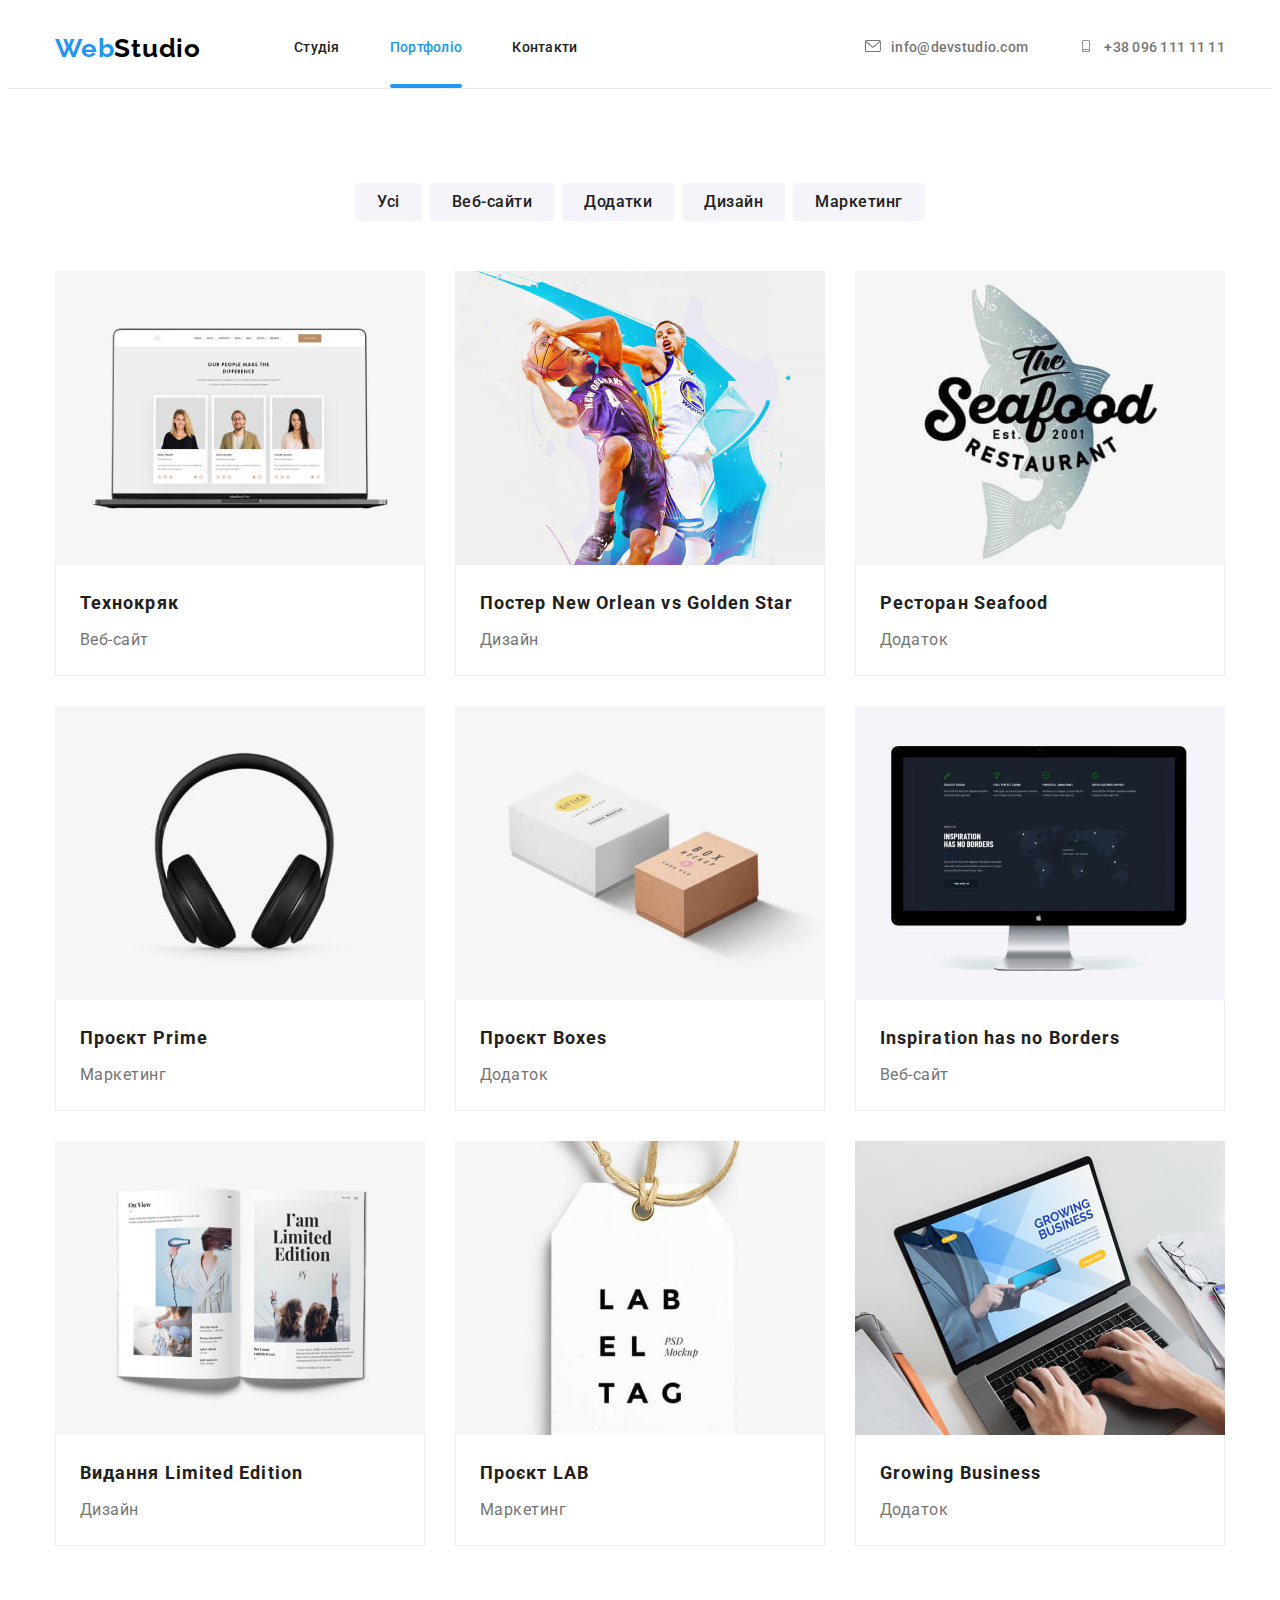
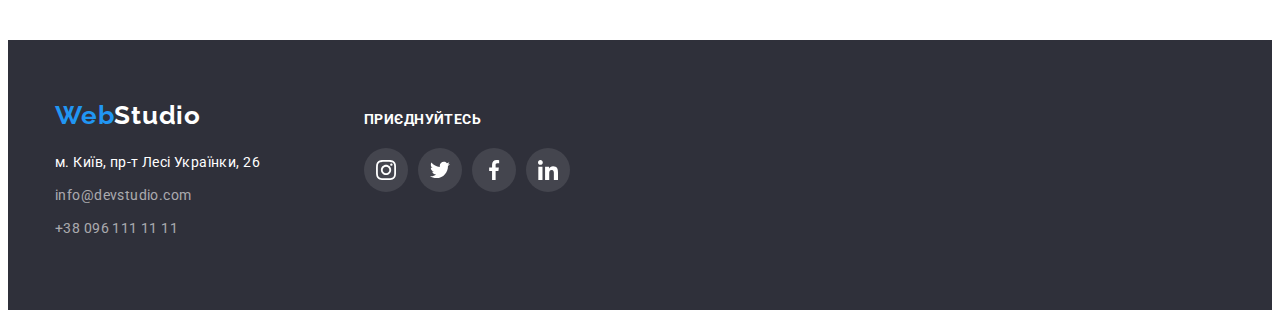
==== portfolio.html @ 20b60025 "5=>6" ====
<!DOCTYPE html>
<html lang="uk">

<head>
    <meta charset="UTF-8">
    <meta http-equiv="X-UA-Compatible" content="IE=edge">
    <meta name="viewport" content="width=device-width, initial-scale=1.0">
    <title>Potrfolio</title>
    <link rel="preconnect" href="https://fonts.googleapis.com">
    <link rel="preconnect" href="https://fonts.gstatic.com" crossorigin>
    <link
        href="https://fonts.googleapis.com/css2?family=Raleway:wght@700&family=Roboto:wght@400;500;700;900&display=swap"
        rel="stylesheet">
    <link rel="stylesheet" href="https://cdnjs.cloudflare.com/ajax/libs/modern-normalize/1.1.0/modern-normalize.min.css"
        integrity="sha512-wpPYUAdjBVSE4KJnH1VR1HeZfpl1ub8YT/NKx4PuQ5NmX2tKuGu6U/JRp5y+Y8XG2tV+wKQpNHVUX03MfMFn9Q=="
        crossorigin="anonymous" referrerpolicy="no-referrer" />
    <link rel="stylesheet" href="css/styles.css">
</head>

<body>
    <header class="header">
        <div class="head container">
            <nav class="navigation">
                <a href="./index.html" class="logo"><span class="logo-web">Web</span><span
                        class="logo-studio">Studio</span></a>
                <ul class="site-nav">
                    <li><a href="./index.html" class="link">Студія</a></li>
                    <li><a href="./portfolio.html" class="link active">Портфоліо</a></li>
                    <li><a href="/contacts" class="link">Контакти</a></li>
                </ul>
            </nav>
            <ul class="contacts">
                <li class="contacts-list"><a href="mailto:info@devstudio.com" class="head-contacts"><svg
                            class="head-icon" width="16" height="12">
                            <use href="./images/icons.svg#icon-mail"></use>
                        </svg>info@devstudio.com</a>
                </li>
                <li class="contacts-list"><a href="tel:+380961111111" class="head-contacts"><svg class="head-icon"
                            width="16" height="12">
                            <use href="./images/icons.svg#icon-smartphone"></use>
                        </svg>+38 096 111 11 11</a>
                </li>
            </ul>
        </div>
    </header>

    <main>
        <!--Filters-->
        <section class="section">
            <div class="container">
                <h1 class="visually-hidden">Наші роботи</h1>
                <ul class="buttons-list">
                    <li class="buttons-item"><button class="buttons" type="button">Усі</button></li>
                    <li class="buttons-item"><button class="buttons" type="button">Веб-сайти</button></li>
                    <li class="buttons-item"><button class="buttons" type="button">Додатки</button></li>
                    <li class="buttons-item"><button class="buttons" type="button">Дизайн</button></li>
                    <li class="buttons-item"><button class="buttons" type="button">Маркетинг</button></li>
                </ul>

                <ul class="exp-list">
                    <li class="exp-item">
                        <div class="exp-card"><img class="exp-logo" src="images/technokryack.jpg"
                                alt="Веб-сайт: Технокряк" width="370" />
                            <div class="overlay">
                                <p class="overlay-txt">Lorem ipsum dolor sit amet consectetur adipisicing elit. Quasi
                                    quam
                                    aperiam animi quas cupiditate mollitia cum voluptas beatae sunt incidunt!
                                </p>
                            </div>
                        </div>
                        <div class="card-txt">
                            <h2 class="exp-name">Технокряк</h2>
                            <p class="exp-type">Веб-сайт</p>
                        </div>
                    </li>
                    <li class="exp-item">
                        <div class="exp-card"><img class="exp-logo" src="images/poster.jpg"
                                alt="Дизайн: Постер New Orlean vs Golden Star" width="370" />
                            <div class="overlay">
                                <p class="overlay-txt">Lorem, ipsum dolor sit amet consectetur adipisicing elit. Eos
                                    dolores
                                    laudantium corporis debitis ut quas quaerat libero dolor nulla hic.
                                </p>
                            </div>
                        </div>
                        <div class="card-txt">
                            <h2 class="exp-name">Постер New Orlean vs Golden Star</h2>
                            <p class="exp-type">Дизайн</p>
                        </div>
                    </li>
                    <li class="exp-item">
                        <div class="exp-card"><img class="exp-logo" src="images/seafood.jpg"
                                alt="Додаток: Ресторан Seafood" width="370" />
                            <div class="overlay">
                                <p class="overlay-txt">Lorem ipsum dolor sit, amet consectetur adipisicing elit. Quam
                                    sunt
                                    cupiditate fugit harum repellat ut aliquam impedit minus sint aliquid.
                                </p>
                            </div>
                        </div>
                        <div class="card-txt">
                            <h2 class="exp-name">Ресторан Seafood</h2>
                            <p class="exp-type">Додаток</p>
                        </div>
                    </li>
                    <li class="exp-item">
                        <div class="exp-card"><img class="exp-logo" src="images/prime.jpg" alt="Маркетинг: Проєкт Prime"
                                width="370" />
                            <div class="overlay">
                                <p class="overlay-txt">Lorem ipsum dolor sit amet, consectetur adipisicing elit.
                                    Delectus
                                    incidunt debitis voluptas necessitatibus modi ullam deleniti assumenda non
                                    laboriosam
                                    doloremque?
                                </p>
                            </div>
                        </div>
                        <div class="card-txt">
                            <h2 class="exp-name">Проєкт Prime</h2>
                            <p class="exp-type">Маркетинг</p>
                        </div>
                    </li>
                    <li class="exp-item">
                        <div class="exp-card">
                            <img class="exp-logo" src="images/boxes.jpg" alt="Додаток: Проєкт Boxes" width="370" />
                            <div class="overlay">
                                <p class="overlay-txt">Lorem ipsum dolor sit, amet consectetur adipisicing elit. Quod
                                    quis,
                                    nesciunt fugiat tenetur ullam corporis ad unde repudiandae amet veniam!
                                </p>
                            </div>
                        </div>
                        <div class="card-txt">
                            <h2 class="exp-name">Проєкт Boxes</h2>
                            <p class="exp-type">Додаток</p>
                        </div>
                    </li>
                    <li class="exp-item">
                        <div class="exp-card"><img class="exp-logo" src="images/inspiration.jpg"
                                alt="Веб-сайт: Inspiration has no Borders" width="370" />
                            <div class="overlay">
                                <p class="overlay-txt">Lorem ipsum, dolor sit amet consectetur adipisicing elit. Magni
                                    ipsam
                                    et tempora officia aliquam voluptate sint, illo accusantium nostrum doloremque?
                                </p>
                            </div>
                        </div>
                        <div class="card-txt">
                            <h2 class="exp-name">Inspiration has no Borders</h2>
                            <p class="exp-type">Веб-сайт</p>
                        </div>
                    </li>
                    <li class="exp-item">
                        <div class="exp-card"><img class="exp-logo" src="images/le.jpg"
                                alt="Дизайн: Видання Limited Edition" width="370" />
                            <div class="overlay">
                                <p class="overlay-txt">Lorem ipsum, dolor sit amet consectetur adipisicing elit. Sequi a
                                    earum aspernatur molestias illum quos id, adipisci asperiores quis ab.
                                </p>
                            </div>
                        </div>
                        <div class="card-txt">
                            <h2 class="exp-name">Видання Limited Edition</h2>
                            <p class="exp-type">Дизайн</p>
                        </div>
                    </li>
                    <li class="exp-item">
                        <div class="exp-card"><img class="exp-logo" src="images/lab.jpg" alt="Маркетинг: Проєкт LAB"
                                width="370" />
                            <div class="overlay">
                                <p class="overlay-txt">Lorem ipsum dolor sit amet consectetur adipisicing elit.
                                    Repellendus,
                                    culpa dolorem dolores dolor sit autem officiis. Quae quisquam saepe nobis.
                                </p>
                            </div>
                        </div>
                        <div class="card-txt">
                            <h2 class="exp-name">Проєкт LAB</h2>
                            <p class="exp-type">Маркетинг</p>
                        </div>

                    </li>
                    <li class="exp-item">
                        <div class="exp-card"><img class="exp-logo" src="images/growingbusiness.jpg"
                                alt="Додаток: Growing Business" width="370" />
                            <div class="overlay">
                                <p class="overlay-txt">Lorem ipsum, dolor sit amet consectetur adipisicing elit. Nostrum
                                    reiciendis impedit accusamus molestias, dolores expedita magni doloribus perferendis
                                    ratione vero!
                                </p>
                            </div>
                        </div>
                        <div class="card-txt">
                            <h2 class="exp-name">Growing Business</h2>
                            <p class="exp-type">Додаток</p>
                        </div>
                    </li>
                </ul>
            </div>
        </section>

    </main>

    <footer class="footer">
        <div class="main-container container">
            <div class="adress">
                <a href="./index.html" class="logo"><span class="logo-web">Web</span><span
                        class="logo-white">Studio</span></a>
                <address>
                    <ul>
                        <li class="adress-item"><a class="adress-text" href="https://goo.gl/maps/3PGpG9PpnSt5168C9"
                                target="_blank" rel="noopener noreferrer">м. Київ,
                                пр-т Лесі Українки, 26</a></li>
                        <li class="adress-item"><a class="contact"
                                href="mailto:info@devstudio.com">info@devstudio.com</a>
                        </li>
                        <li class="adress-item"><a class="contact" href="tel:+380961111111">+38 096 111 11 11</a></li>
                    </ul>
                </address>
            </div>
            <div class="footer-links">
                <h4 class="join">ПРИЄДНУЙТЕСЬ</h4>
                <ul class="flinks-list">
                    <li>
                        <a class="footer-link" href="">
                            <svg width="20" height="20">
                                <use href="./images/icons.svg#icon-instagram"></use>
                            </svg>
                        </a>
                    </li>
                    <li>
                        <a class="footer-link" href="">
                            <svg width="20" height="20">
                                <use href="./images/icons.svg#icon-twitter"></use>
                            </svg>
                        </a>
                    </li>
                    <li>
                        <a class="footer-link" href="">
                            <svg width="20" height="20">
                                <use href="./images/icons.svg#icon-facebook"></use>
                            </svg>
                        </a>
                    </li>
                    <li>
                        <a class="footer-link" href="">
                            <svg width="20" height="20">
                                <use href="./images/icons.svg#icon-linkedin"></use>
                            </svg>
                        </a>
                    </li>
                </ul>
                </ul>
            </div>
        </div>
    </footer>
</body>

</html>
---- css/styles.css ----
/*GENERAL*/

:root {
    --nav-background-color: #FFFFFF;
    --main-background-color: #F5F5F5;
    --secondary-background-color: #2F303A;
    --third-background-color: #F5F4FA;
    --main-text-color: #212121;
    --secondary-text-color: #757575;
    --white-text-color: #FFFFFF;
    --accent-color: #2196F3;
    --contacts-color: rgba(255, 255, 255, 0.6);
    --main-svg-color: #AFB1B8;
    --main-trans-duration: 250ms;
    --cubic-bezier: cubic-bezier(0.4, 0, 0.2, 1);
}

body {
    color: var(--main-text-color);
    font-family: Roboto, sans-serif;
    width: auto;
}

h1, h2, h3, h4, h5, h6, p {
    margin: 0;
}

img {
    display: block;
    max-width: 100%;
    height: auto;
}

ul {
    list-style: none;
    padding: 0;
    margin: 0;
}

* {
    box-sizing: border-box;
}

* *,
*::before,
*::after {
    box-sizing: inherit;
} *

.container {
    width: 1200px;
    padding: 0 15px;
    margin: 0 auto;
}

.section {
    padding-top: 94px;
    padding-bottom: 94px;
}

.visually-hidden {
    position: absolute;
    white-space: nowrap;
    width: 1px;
    height: 1px;
    overflow: hidden;
    border: 0;
    padding: 0;
    clip: rect(0 0 0 0);
    clip-path: inset(50%);
    margin: -1px;
}

/*HEADER*/

.header {
    background-color: var(--nav-background-color);
    border-bottom: 1px solid #ececec;
}

.head {
    display: flex;
    text-align: center;
    align-items: center;
    margin: 0 auto;
    justify-content: space-between;

}


.logo {
    display: block;
    margin-right: 93px;
    font-family: Raleway;
    font-style: normal;
    font-weight: 700;
    font-size: 26px;
    line-height: 1.19;
    letter-spacing: 0.03em;
    text-decoration: none;
}

.logo-web {
    color: var(--accent-color);
}

.logo-studio {
    color: #000000;
}

.logo-white {
    color: var(--white-text-color);
}

.navigation {
    display: flex;
    align-items: center;
}

.site-nav {
    display: flex;

}

.site-nav li + li {
    margin-left: 50px;
}

/*.site-nav li:last-child {
    margin-right: 0;}*/


.site-nav .link {
    position: relative;
    display: block;
    padding-top: 32px;
    padding-bottom: 32px;

    color: var(--main-text-color);

    text-decoration: none;
    font-style: normal;
    font-weight: 500;
    font-size: 14px;
    line-height: 1.14;
    letter-spacing: 0.02em;

    transition-property: color;
    transition-duration: var(--main-trans-duration);
    transition-timing-function: var(--cubic-bezier);
}

.site-nav .link:hover, .site-nav .link:focus {
    color: var(--accent-color);
}

.link.active {
    color: var(--accent-color)
}

.active::after {
    content: "";
    position: absolute;
    width: 100%;
    height: 4px;
    bottom: 0;
    right: 0;
    background-color: var(--accent-color);
    border-radius: 2px;
}


.contacts {
    display: flex;
}

.contacts .contacts-list + .contacts-list {
    margin-left: 50px;
}

.head-contacts {
    position: relative;
    display: block;

    color: var(--secondary-text-color);
    text-decoration: none;
    font-style: normal;
    font-weight: 500;
    font-size: 14px;
    line-height: 1.14;
    letter-spacing: 0.02em;

    transition-property: color;
    transition-duration: var(--main-trans-duration);
    transition-timing-function: var(--cubic-bezier);
}

.head-contacts:hover, .head-contacts:focus {
    color: var(--accent-color);
}

.head-contacts .head-icon {
    fill: currentColor;
    margin-right: 10px;
}

/*HERO*/

.hero {
    background-color: var(--secondary-background-color);
    padding: 200px 0px 200px 0px;
    background-image: 
   linear-gradient(
    rgba(47, 48, 58, 0.4),
    rgba(47, 48, 58, 0.4)
    ), 
    url("../images/background-img.jpg");
    background-position: center;
    background-repeat: no-repeat;
}

.hero-title {
    margin-bottom: 30px;
    margin-left: auto;
    margin-right: auto;
    max-width: 696px;

    color: var(--white-text-color);

    font-style: normal;
    font-weight: 900;
    font-size: 44px;
    line-height: 1.36;
    text-align: center;
    letter-spacing: 0.06em;
    text-transform: uppercase;
}

.hero-button {
    font-family: inherit;
}

.hero-button {
    display: block;

    margin-left: auto;
    margin-right: auto;
    border-radius: 4px;
    border: none;
    width: 216px;
    height: 50px;

    color: var(--white-text-color);
    background-color: var(--accent-color);
    cursor: pointer;

    font-style: normal;
    font-weight: 700;
    font-size: 16px;
    line-height: 1.88;
    align-items: center;
    text-align: center;
    letter-spacing: 0.06em;

    transition-property: box-shadow;
    transition-duration: var(--main-trans-duration);
    transition-timing-function: var(--cubic-bezier);
}

.hero-button:hover {
    box-shadow: 0px 4px 4px rgba(0, 0, 0, 0.15);
}

/*SECTION ADV*/

.advantages {
    padding-top: 94px;
}

.adv-list {
    display: flex;
}

.adv-icons {
    display: flex;
    width: 270px;
    height: 120px;
    justify-content: center;
    align-items: center;
    background-color: var(--third-background-color);
    margin-bottom: 30px;
    border-radius: 4px;
}

.adv-item {
    margin-right: 30px;
}

.adv-item:last-child {
    margin-right: 0;
}


/*.adv-item {
    list-style: none;
}*/

.adv-title {
    margin-bottom: 10px;

    font-style: normal;
    font-weight: 700;
    font-size: 14px;
    line-height: 1.14;
    letter-spacing: 0.03em;
}

.text-adv {
    color: var(--secondary-text-color);
    font-size: 14px;
    line-height: 1.71;
    letter-spacing: 0.03em;
}

/*WWD*/

.wwd-list {
    display: flex;
    justify-content: center;
}

.title {
    margin-bottom: 50px;

    font-style: normal;
    font-weight: 700;
    font-size: 36px;
    line-height: 1.16;
    text-align: center;
    letter-spacing: 0.03em;
}

.thumb {
    position: relative;
    overflow: hidden;
}


.thumb > .label {
    position: absolute;
    bottom: 0;
    width: 100%;
    padding-bottom: 27px;
    padding-top: 27px;
    background: rgba(47, 48, 58, 0.8);
    font-weight: 700;
    font-size: 14px;
    line-height: 1.14;
    text-align: center;
    letter-spacing: 0.03em;
    text-transform: uppercase;
    color: var(--white-text-color);
}

.w-item {
    margin-right: 30px;
}

.w-item:last-child {
    margin-right: 0;
}

/*TEAM*/

.team {
    background-color: var(--third-background-color);
}

.team-list {
    display: flex;
}

.team-item {
    margin-right: 30px;
    box-shadow: 0px 1px 3px rgba(0, 0, 0, 0.12), 0px 1px 1px rgba(0, 0, 0, 0.14), 0px 2px 1px rgba(0, 0, 0, 0.2);
    border-radius: 0px 0px 4px 4px;
    background-color: var(--nav-background-color);
}

.team-item:last-child {
    margin-right: 0;
}

.name {
    margin-bottom: 10px;
    font-style: normal;
    font-weight: 500;
    font-size: 16px;
    line-height: 1.19;
    text-align: center;
    letter-spacing: 0.03em;
}

.position {
    color: var(--secondary-text-color);
    font-size: 16px;
    line-height: 1.19;
    text-align: center;
    letter-spacing: 0.03em;
}

.name-info {
    padding-top: 30px;
}

.team-links {
    display: flex;
    gap: 10px;
    align-items: center;
    justify-content: center;
    margin: 16px 0px 30px 0px;
}

.team-link {
    display: flex;
    width: 44px;
    height: 44px;
    border-radius: 50%;
    align-items: center;
    justify-content: center;
    fill: var(--main-svg-color);

    transition-property: fill, background-color;
    transition-duration: var(--main-trans-duration);
    transition-timing-function: var(--cubic-bezier);
}

.team-link:hover, .team-link:focus {
    fill: var(--white-text-color);
    background-color: var(--accent-color);
}

/*CLIENTS*/

.clients-list {
    display: flex;
    gap: 30px;
    justify-content: center;
    margin-left: auto;
    margin-right: auto;

}

.clients-item {
}

.client-link {
    display: flex;
    align-items: center;
    justify-content: center;
    width: 170px;
    height: 92px;
    fill: var(--main-svg-color);
    border: 1px solid var(--main-svg-color);
    border-radius: 4px;

    transition-property: fill, border-color;
    transition-duration: var(--main-trans-duration);
    transition-timing-function: var(--cubic-bezier);
}

.client-link:hover, .client-link:focus {
    fill: var(--accent-color);
    border-color: var(--accent-color);
}

/*FOOTER*/

.footer {
    padding-top: 60px;
    padding-bottom: 60px;
    margin-left: auto;
    margin-right: auto;
    text-decoration: none;
    background-color: var(--secondary-background-color);
}

.main-container {
    display: flex;
    align-items: baseline;
}

.adress-item {
    margin-bottom: 9px;
}

.adress-item:first-child {
    margin-top: 20px;
}

.adress-text {
    text-decoration: none;
    color: var(--white-text-color);

    font-size: 14px;
    line-height: 1.71;
    letter-spacing: 0.03em;
    font-style: normal;
    font-weight: 400;

    transition-property: color;
    transition-duration: var(--main-trans-duration);
    transition-timing-function: var(--cubic-bezier);
}

.contact {
    text-decoration: none;

    color: var(--contacts-color);

    font-size: 14px;
    line-height: 1.71;
    letter-spacing: 0.03em;
    font-style: normal;
    font-weight: 400;
    transition-property: color;
    transition-duration: var(--main-trans-duration);
    transition-timing-function: var(--cubic-bezier);
}

.adress-text:hover,
.adress-text:focus {
    color: var(--accent-color);
}

.contact:hover,
.contact:focus {
    color: var(--accent-color);
}

.footer-links {
    margin-left: 70px;
}

.join {
    font-weight: 700;
    font-size: 14px;
    line-height: 1.14;
    letter-spacing: 0.03em;
    text-transform: uppercase;
    color: var(--white-text-color);
    margin-bottom: 20px;
}

.flinks-list {
    display: flex;
    gap: 10px;

}

.footer-link {
    display: flex;
    width: 44px;
    height: 44px;
    border-radius: 50%;
    align-items: center;
    justify-content: center;
    fill: var(--white-text-color);
    background-color: rgba(255, 255, 255, 0.1);

    transition-property: background-color;
    transition-duration: var(--main-trans-duration);
    transition-timing-function: var(--cubic-bezier);
}

.footer-link:hover, .footer-link:focus {
    background-color: var(--accent-color);
}

/*SECOND PAGE*/

.buttons-list {
    display: flex;
    justify-content: center;
}

.buttons-item {
    margin-right: 8px;
}

.buttons-item:last-child {
    margin-right: 0;
}

.buttons {
    font-family: inherit;
}

.buttons {
    display: inline-block;

    padding: 6px 22px;
    border-radius: 4px;

    color: var(--main-text-color);
    background-color: var(--third-background-color);

    border: none;
    cursor: pointer;
    list-style: none;
    font-style: normal;
    font-weight: 500;
    font-size: 16px;
    line-height: 1.63;
    text-align: center;
    letter-spacing: 0.03em;

    transition-property: color var(--third-background-color);
    transition-duration: var(--main-trans-duration);
    transition-timing-function: var(--cubic-bezier);
}

.buttons:hover, .buttons:focus {
    background-color: var(--accent-color);
    color: var(--white-text-color);
    box-shadow: 0px 3px 1px rgba(0, 0, 0, 0.1), 0px 1px 2px rgba(0, 0, 0, 0.08), 0px 2px 2px rgba(0, 0, 0, 0.12);
    /* transition-duration: var(--main-trans-duration);
    transition-timing-function: var(--cubic-bezier); */
}

.exp-list {
    display: flex;
    flex-wrap: wrap;
    gap: 30px;

    margin-top: 50px;
}

.exp-name {
    font-style: normal;
    font-weight: 700;
    font-size: 18px;
    line-height: 2;
    /*text-align: center;*/
    letter-spacing: 0.06em;
}

.exp-type {
    margin-top: 4px;

    font-size: 16px;
    line-height: 1.88;
    /*text-align: center;*/
    letter-spacing: 0.03em;
    color: var(--secondary-text-color);
}

.card-txt {
    padding:  20px 24px 20px 24px;
    border: 1px solid #eeeeee;
    border-top: none;
}

.exp-item {
    /* transition-property: box-shadow; */
    transition-duration: var(--main-trans-duration);
    transition-timing-function: var(--cubic-bezier);
}

.exp-item:hover {
    box-shadow: 0px 1px 1px rgba(0, 0, 0, 0.12), 0px 4px 4px rgba(0, 0, 0, 0.06), 1px 4px 6px rgba(0, 0, 0, 0.16);
    cursor: pointer;
}




/* width: 370px;
height: 294px; */

.exp-card {
    position: relative;
    overflow: hidden;
}

.overlay {
    position: absolute;
    width: 100%;
    height: 100%;
    top: 0;
    right: 0;

    background-color: rgba(33, 150, 243, 0.9);

    transition: transform var(--main-trans-duration) var(--cubic-bezier);
    transform: translateY(100%);
}


.overlay-txt {
    color: var(--white-text-color);
    padding: 63px 24px;
    text-align: left;
    font-size: 18px;
    line-height: 1.56;
    letter-spacing: 0.03em;

}

.exp-item:hover .overlay {
    transform: translate(0);
}

/*MODAL*/

.backdrop {
    position: fixed;
    top: 0;
    left:0;
    width: 100%;
    height: 100%;
    background-color: rgba(0, 0, 0, 0.2);
    opacity: 1;
    visibility: visible;
    transition: var(--main-trans-duration) var(--cubic-bezier);
}

.backdrop.is-hidden {
    opacity: 0;
    pointer-events: none;
    visibility: hidden;
}

.modal {
    position: absolute;
    top: 50%;
    left: 50%;
    transform: translate(-50%, -50%) scale(1);
    width: 528px;
    height: 581px;
    background-color: var(--main-background-color);
    transition: var(--main-trans-duration) var(--cubic-bezier);
}

.backdrop.is-hidden .modal {
    transform: translate(-50%, -50%) scale(0);

}

.close-icon {
    fill: var(--main-text-color)
}

.close-button {
    position: absolute;
    right: 8px;
    top: 8px;
    width: 30px;
    height: 30px;
    border-radius: 50%;
    display: flex;
    align-items: center;
    justify-content: center;

    background-color: var(--nav-background-color);
    border: 1px solid rgba(0, 0, 0, 0.1);
}
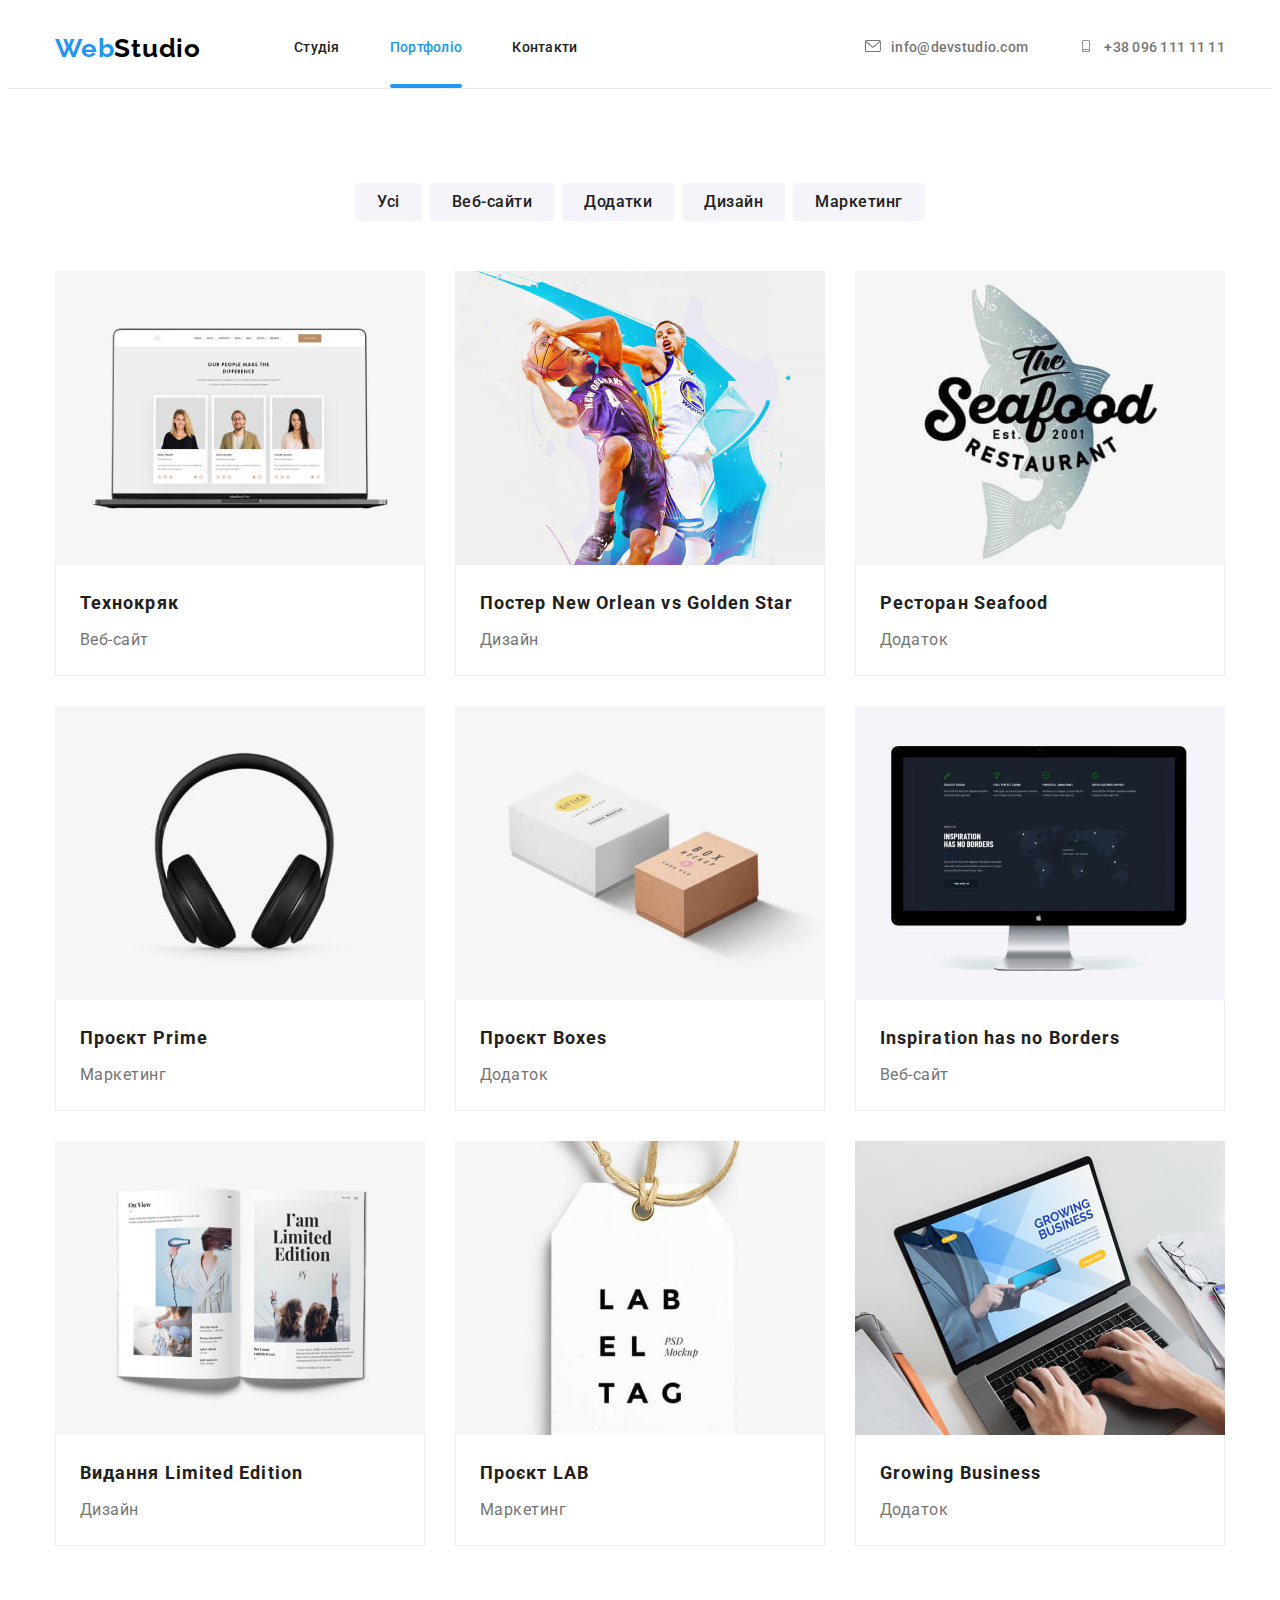
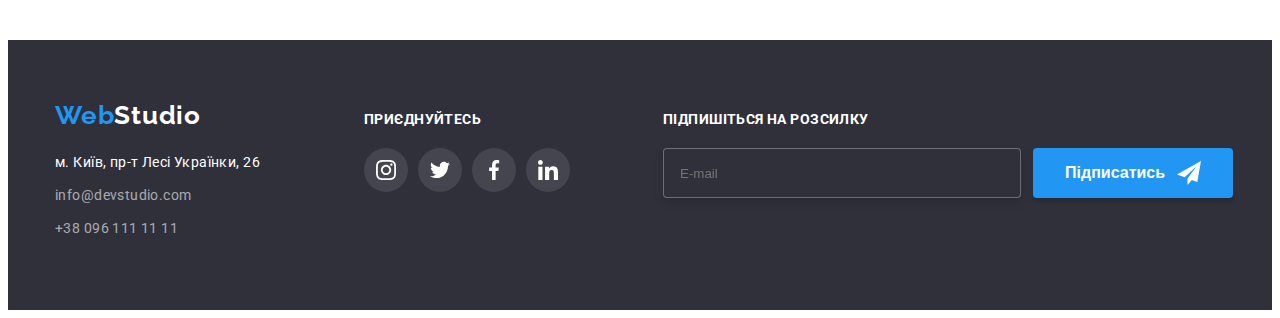
==== commit 4f9f8f49: "++" ====
--- a/portfolio.html
+++ b/portfolio.html
@@ -219,7 +219,7 @@
                 </address>
             </div>
             <div class="footer-links">
-                <h4 class="join">ПРИЄДНУЙТЕСЬ</h4>
+                <h4 class="join">Приєднуйтесь</h4>
                 <ul class="flinks-list">
                     <li>
                         <a class="footer-link" href="">
@@ -250,9 +250,21 @@
                         </a>
                     </li>
                 </ul>
-                </ul>
-            </div>
-        </div>
+            </div>
+            <div class="subscribe">
+                <h4 class="join">Підпишіться на розсилку</h4>
+                <div class="mail-btn">
+                    <form>
+                        <label>
+                            <input class="subscribe-input" type="email" name="email" placeholder="E-mail">
+                        </label>
+                    </form>
+                    <button type="submit" class="btn-subscribe">Підписатись<svg class="icon-send" width="24"
+                            height="24">
+                            <use href="./images/icons.svg#icon-send"></use>
+                        </svg></button>
+                </div>
+            </div>
     </footer>
 </body>
 
--- a/css/styles.css
+++ b/css/styles.css
@@ -577,6 +577,54 @@
     background-color: var(--accent-color);
 }
 
+.subscribe {
+    margin-left: 93px;
+}
+
+.subscribe-input {
+    width: 358px;
+    height: 50px;
+    border: 1px solid rgba(255, 255, 255, 0.3);
+    filter: drop-shadow(0px 4px 4px rgba(0, 0, 0, 0.15));
+    border-radius: 4px;
+    padding-left: 16px;
+    color: var(--white-text-color);
+    background-color: var(--secondary-background-color);
+}
+
+.mail-btn {
+    display: flex;
+}
+
+.btn-subscribe {
+    display: flex;
+    align-items: center;
+    justify-content: center;
+
+    font-weight: 700;
+    font-size: 16px;
+    line-height: 1.88;
+    color: var(--white-text-color);
+    background-color: var(--accent-color);
+    
+    border-radius: 4px;
+    border: transparent;
+    box-shadow: 0px 4px 4px rgba(0, 0, 0, 0.15);
+    height: 50px;
+    width: 200px;
+    padding: 10px 28px;
+    margin-left: 12px;
+    cursor: pointer;
+}
+
+
+.icon-send {
+    display: inline-block;
+    margin-left: 12px;
+    fill: var(--white-text-color);
+}
+
+
 /*SECOND PAGE*/
 
 .buttons-list {
@@ -738,8 +786,10 @@
     transform: translate(-50%, -50%) scale(1);
     width: 528px;
     height: 581px;
+    padding: 40px;
     background-color: var(--main-background-color);
     transition: var(--main-trans-duration) var(--cubic-bezier);
+    border-radius: 4px;
 }
 
 .backdrop.is-hidden .modal {
@@ -764,6 +814,146 @@
 
     background-color: var(--nav-background-color);
     border: 1px solid rgba(0, 0, 0, 0.1);
-}
-
-
+    cursor: pointer;
+}
+
+.modal-form {
+    display: flex;
+    flex-direction: column;
+}
+
+.modal-title {
+    font-weight: 700;
+    font-size: 20px;
+    line-height: 1.15;
+    text-align: center;
+    color: var(--main-text-color);
+    margin-bottom: 12px;
+}
+
+.modal-label {
+    display: block;
+    font-size: 12px;
+    line-height: 1.16;
+    letter-spacing: 0.01em;
+    color: var(--secondary-text-color);
+    margin-bottom: 4px;
+}
+
+.modal-input, .modal-txtarea {
+    display: block;
+    border: 1px solid rgba(33, 33, 33, 0.2);
+    border-radius: 4px;
+    width: 100%;
+    /* transition: transform color 1000ms var(--cubic-bezier); */
+    /* margin-left: 40px;
+    margin-right: 40px; */
+}
+
+.modal-txtarea {
+    resize: none;
+    height: 120px;
+    width: 448px;
+    padding: 12px 16px;
+}
+
+.modal-input {
+    padding: 11px 12px;
+    padding-left: 42px;
+    cursor: pointer;
+}
+
+.modal-input:hover, .modal-txtarea:hover {
+    border-color: var(--accent-color);
+}
+
+.modal-txtarea::placeholder {
+    font-size: 12px;
+    line-height: 1.16;
+    letter-spacing: 0.01em;
+    color: rgba(117, 117, 117, 0.5);
+}
+
+.modal-group {
+    position: relative;
+    margin-bottom: 10px;
+}
+
+.modal-icon {
+    position: absolute;
+    top: 50%;
+    left: 12px;
+    fill: var(--main-text-color);
+    transition: fill var(--main-trans-duration) var(--cubic-bezier);
+    cursor: pointer;
+}
+
+.modal-input:hover + .modal-icon {
+    fill: var(--accent-color);
+}
+
+/* .modal-group:last-child {
+    margin-bottom: 20px;
+} */
+
+.modal-checked {
+    margin: 0 auto;
+    margin-bottom: 30px;
+    /* align-items: center;
+    justify-content: center; */
+}
+
+.btn-submit {
+    font-weight: 700;
+    font-size: 16px;
+    line-height: 1.88;
+    color: var(--white-text-color);
+    background-color: var(--accent-color);
+
+    align-items: center;
+    border-radius: 4px;
+    border: transparent;
+    box-shadow: 0px 4px 4px rgba(0, 0, 0, 0.15);
+    height: 50px;
+    width: 200px;
+    margin: 0 auto;
+    cursor: pointer;
+}
+
+.agreement {
+    font-style: normal;
+    font-weight: 400;
+    font-size: 14px;
+    line-height: 1.71;
+    letter-spacing: 0.03em;
+    color: var(--secondary-text-color);
+    text-align: center;
+    justify-content: center;
+    margin-left: 9px;
+}
+
+.check-link {
+    font-style: normal;
+    font-weight: 400;
+    font-size: 14px;
+    line-height: 1.71;
+    color: var(--accent-color);
+    
+}
+
+/* .check-hide {
+    position: absolute;
+    -webkit-appearance: none;
+    -moz-appearance: none;
+    appearance: none;
+} */
+
+.checkbox {
+    display: inline-block;
+    position: absolute;
+    width: 16px;
+    height: 15px;
+    border-radius: 2px;
+    fill: var(--main-text-color);
+    margin-left: -9px;
+}